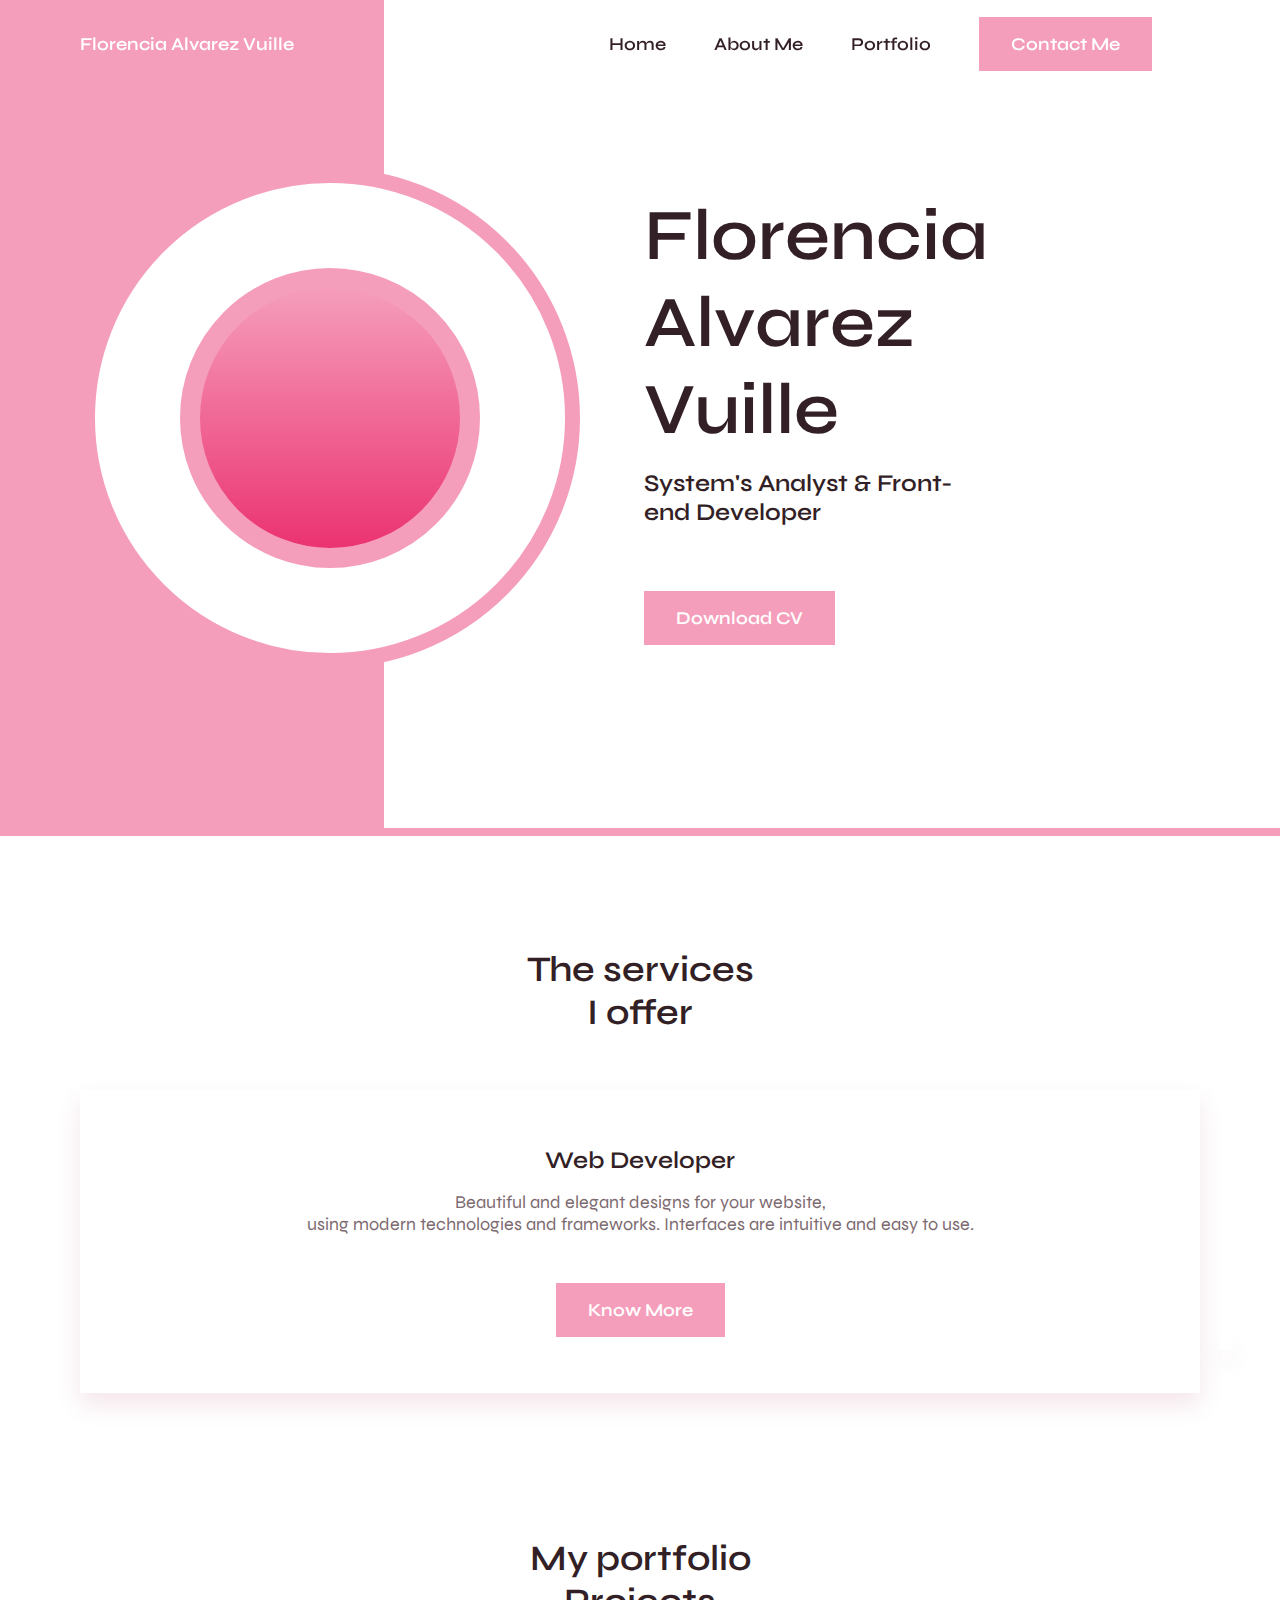
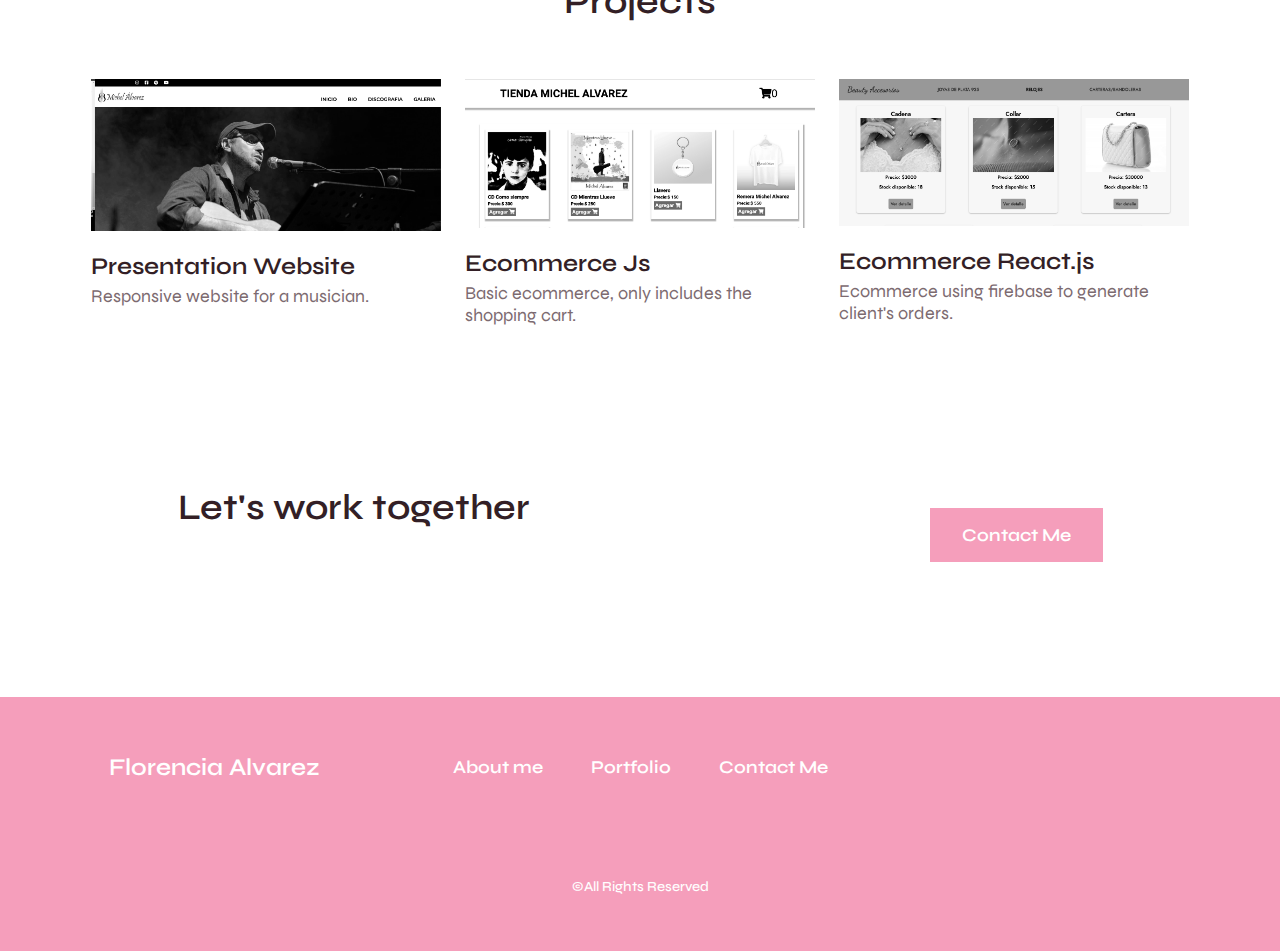
==== index.html @ f96e3616 "portfolio update" ====
<!DOCTYPE html>
<html lang="en">
<head>
    <meta charset="UTF-8">
    <meta name="viewport" content="width=device-width, initial-scale=1.0">
    <title>Home</title>

    <!-- FAVICON -->
    <link rel="icon" href="assets/img/flor logo .png" type="image/x-icon">
    <!-- REMIXICONS-->
    <link rel="stylesheet" href="https://cdnjs.cloudflare.com/ajax/libs/remixicon/4.2.0/remixicon.css">
    <!-- SWIPER CSS-->
    <link rel="stylesheet" href="">
    <!--CSS-->
    <link rel="stylesheet" href="assets/css/styles.css">

</head>
<body>
    <header class="header" id="header">
      <nav class="nav container">
        <a href="index.html" class="nav__logo"> Florencia Alvarez Vuille</a>
        <div class="nav__menu" id="nav-menu">
            <ul class="nav__list">
                <li class="nav__item">
                    <a href="index.html" class="nav__link">Home</a>
                </li>

                <li class="nav__item">
                    <a href="about.html" class="nav__link">About Me</a>
                </li>

                <li class="nav__item">
                    <a href="work.html" class="nav__link"> Portfolio</a>
                </li>

                <li class="nav__item">
                    <a href="contact.html" class="button"> Contact Me</a>
                </li>
            </ul>
            <div class="nav__close" id="nav-close">
                <i class="ri-close-line"></i>
            </div>
        </div>
        <div class="nav__actions">
            <!-- theme button-->
            <i class="ri-moon-line change-theme" id="theme-button"></i>
            <!-- toggle button-->
            <div class="nav__toggle" id="nav-toggle">
                <i class="ri-apps-2-line"></i>
            </div>
        </div>
      </nav>  
    </header>
    <main class="main">
        <section class="home section">
            <div class="home__rectangle"></div>
            <div class="home__container container grid">
                <div class="home__perfil perfil">
                    <div class="perfil__content">
                        <img src="assets/img/perfil.png" alt="image" class="perfil__img">
                    </div>
                </div>

                <div class="home__content grid">
                    <div class="home__data grid">
                        <h1 class="home__name"> Florencia Alvarez Vuille</h1>
                        <h2 class="home__profession"> System's Analyst & Front-end Developer</h2>
                        <div class="home__social">
                          <a href="https://github.com/floralvarez24" target="_blank"class="home__social-link">
                            <i class="ri-github-fill"></i>
                          </a>  
                          <a href="https://www.linkedin.com/in/florencia-alvarez-vuille" target="_blank"class="home__social-link">
                            <i class="ri-linkedin-box-fill"></i>
                          </a> 
                        </div>
                    </div>
                    <a href="assets/pdf/AlvarezFlorencia-CVEnglish.pdf" download="" class="home__button button"> Download CV</a>
                </div>
            </div>
        </section>
        <section class="services section">
           <h2 class="section__title">
            The services <br>
            I offer
           </h2> 
           <div class="services__container container grid">
            <article class="services__card">
                <i class="ri-code-s-slash-line"></i>
                <h2 class="services__title"> Web Developer</h2>
                <p class="services__description">
                    Beautiful and elegant designs for your website,<br>
                    using modern technologies and frameworks.
                    Interfaces are intuitive and easy to use.
                </p>
                <button class="services__button button"> Know More</button>
                <div class="services__modal">
                    <div class="services__modal-content">
                        <i class="ri-close-line services__modal-close"></i> 
                        <h2 class="services__modal-title"> Web Developer</h2>
                        <ul class="services__modal-list grid">
                            <li class="services__modal-item">
                                Create professional and quality websites at the client´s request.
                            </li>
                            <li class="services__modal-item">
                                I position your website with SEO techniques.
                            </li>
                            <li class="services__modal-item">
                                I solve performance problems.
                            </li>
                        </ul>
                    </div>
                </div>
                </article>
           </div>
        </section>
        <section class="work section">
           <h2 class="section__title">
            My portfolio <br>
            Projects
           </h2>
           <div class="work__container container grid">
            <article class="work__card">
                <a href="https://github.com/floralvarez24/michelalvarezmusica" class="work__link" target="_blank">
                    <img src="assets/img/work1.png" alt="image" class="work__img">
                    <i class="ri-arrow-right-circle-line work__icon" ></i>
                </a>
                <h2 class="work__title">Presentation Website</h2>
                <span class="work__subtitle">Responsive website for a musician.</span>
            </article>
            <article class="work__card">
                <a href="https://github.com/floralvarez24/PFAlvarez" class="work__link" target="_blank">
                    <img src="assets/img/work2.png" alt="image" class="work__img">
                    <i class="ri-arrow-right-circle-line work__icon"></i>
                </a>
                <h2 class="work__title">Ecommerce Js</h2>
                <span class="work__subtitle">Basic ecommerce, only includes the shopping cart.</span>
            </article>
            <article class="work__card">
                <a href="https://github.com/floralvarez24/PF-AlvarezF" class="work__link" target="_blank">
                    <img src="assets/img/work3.png" alt="image" class="work__img">
                    <i class="ri-arrow-right-circle-line work__icon"></i>
                </a>
                <h2 class="work__title">Ecommerce React.js</h2>
                <span class="work__subtitle">Ecommerce using firebase to generate client's orders.</span>
            </article>

           </div>
        </section>
        <section class="contact section">
            <div class="contact__container container grid">
                <h2 class="section__title">
                    Let's work together<br>
                </h2>
                <a href="contact.html" class="contact__button button">Contact Me</a>
            </div>
        </section>

    </main>
    <footer class="footer">
        <div class="footer__container container grid">
            <div class="footer__content grid">
                <a href="index.html" class="footer__logo">Florencia Alvarez</a>
                <ul class="footer__links">
                    <li>
                        <a href="about.html" class="footer__link"> About me</a>
                    </li>
                    <li>
                        <a href="work.html" class="footer__link"> Portfolio</a>
                    </li>
                    <li>
                        <a href="contact.html" class="footer__link"> Contact Me</a>
                    </li>
                </ul>
                <div class="footer__social">
                    <a href="linkedin.com/in/florencia-alvarez-vuille" target="_blank" class="footer__social-link">
                        <i class="ri-linkedin-box-fill"></i>
                    </a>
                    <a href="https://github.com/floralvarez24" target="_blank" class="footer__social-link">
                        <i class="ri-github-fill"></i>
                    </a>
                </div>
            </div>
            <span class="footer__copy">
                &#169;All Rights Reserved
            </span>
        </div>
    </footer>
    <a href="#" class="scrollup" id="scroll-up">
        <i class="ri-arrow-up-line"></i>
    </a>
    <script src="assets/js/main.js"></script>
    <script></script>
    <script src="assets/js/index.js"></script>

</body>
</html>
---- assets/css/styles.css ----
/*=============== GOOGLE FONTS ===============*/
@import url("https://fonts.googleapis.com/css2?family=Syne:wght@400;500;600&display=swap");

/*=============== VARIABLES CSS ===============*/
:root {
  --header-height: 3.5rem;

  /*========== Colors ==========*/
  /*Color mode HSL(hue, saturation, lightness)*/
  /* 
      Change favorite color
      Default: hsl(255, 90%, 60%)
      Orange: hsl(14, 90%, 60%) - Blue: hsl(210, 90%, 50%)
      Pink: hsl(356, 100%, 65%) - Green: hsl(162, 90%, 40%)
      340 , 82 , 79

      For more colors visit: https://colors.dopely.top/color-pedia
      -> Choose any color 
      -> Click on tab (Color Conversion)
      -> Copy the color mode (HSL)
  */
  --hue: 340;
  --first-color: hsl(var(--hue), 82%, 79%);
  --first-color-alt: hsl(var(--hue), 82%, 56%);
  --first-color-light: hsl(var(--hue), 40%, 80%);
  --title-color: hsl(var(--hue), 24%, 16%);
  --text-color: hsl(var(--hue), 8%, 45%);
  --text-color-light: hsl(var(--hue), 8%, 60%);
  --white-color: hsl(0, 0%, 100%);
  --body-color: hsl(0, 0%, 100%);
  --container-color: hsl(0, 0%, 100%);
  --shadow-color: hsla(var(--hue), 90%, 30%, .1);

  /*========== Font and typography ==========*/
  /*.5rem = 8px | 1rem = 16px ...*/
  --body-font: "Syne", sans-serif;
  --biggest-font-size: 2rem;
  --h1-font-size: 1.5rem;
  --h2-font-size: 1.25rem;
  --h3-font-size: 1rem;
  --normal-font-size: .938rem;
  --small-font-size: .813rem;
  --smaller-font-size: .75rem;

  /*========== Font weight ==========*/
  --font-regular: 400;
  --font-medium: 500;
  --font-semi-bold: 600;

  /*========== z index ==========*/
  --z-tooltip: 10;
  --z-fixed: 100;
  --z-modal: 1000;
}

/*========== Responsive typography ==========*/
@media screen and (min-width: 1150px) {
  :root {
    --biggest-font-size: 4.5rem;
    --h1-font-size: 2.25rem;
    --h2-font-size: 1.5rem;
    --h3-font-size: 1.25rem;
    --normal-font-size: 1.125rem;
    --small-font-size: .875rem;
    --smaller-font-size: .813rem;
  }
}

/*=============== BASE ===============*/
* {
  box-sizing: border-box;
  padding: 0;
  margin: 0;
}

html {
  scroll-behavior: smooth;
}

body,
input,
textarea,
button {
  font-family: var(--body-font);
  font-size: var(--normal-font-size);
}

body {
  background-color: var(--body-color);
  color: var(--text-color);
  transition: background-color .4s;
}

input,
button,
textarea {
  border: none;
  outline: none;
}

h1, h2, h3, h4 {
  color: var(--title-color);
  font-weight: var(--font-semi-bold);
}

ul {
  list-style: none;
}

a {
  text-decoration: none;
}

img {
  display: block;
  max-width: 100%;
  height: auto;
}

/*=============== THEME ===============*/
.nav__actions{
    display: flex;
    align-items: center;
    column-gap: 1rem;
}
.change-theme{
    color:var(--white-color);
    font-size: 1.25rem;
    cursor: pointer;
    transition: color .4s;
}

/*========== Variables Dark theme ==========*/
body.dark-theme{
    --title-color: hsl(var(--hue), 24%, 85%);
  --text-color: hsl(var(--hue), 8%, 70%);
  --body-color: hsl(var(--hue), 16%, 8%);
  --container-color: hsl(var(--hue), 16%, 12%);
  --shadow-color: hsla(var(--hue), 32%, 4%, .4);
}

/*========== 
	Color changes in some parts of 
	the website, in dark theme
==========*/
.dark-theme .bg-header{
    box-shadow: 0 12px 24px var(--shadow-color);
}
.dark-theme .services__modal{
    background-color: hsva(var(--hue), 90%, 8%, .2);
}
.dark-theme::-webkit-scrollbar{
    background-color: hsl(var(--hue), 16%, 15%);
}
.dark-theme::-webkit-scrollbar-thumb{
    background-color: hsl(var(--hue), 16%, 25%);
}
.dark-theme::-webkit-scrollbar-thumb:hover{
    background-color: hsl(var(--hue), 16%, 35%);
}
/*=============== REUSABLE CSS CLASSES ===============*/
.container {
  max-width: 1120px;
  margin-inline: 1.5rem;
}

.grid {
  display: grid;
  gap: 1.5rem;
}

.section {
  padding-block: 5rem 1rem;
}
.section__title {
  font-size: var(--h1-font-size);
  text-align: center;
  margin-bottom: 2rem;
}

.perfil{
    width: 250px;
    height: 250px;
    background-color: var(--body-color);
    border: 8px solid var(--first-color);
    border-radius: 50%;
    display: grid;
    place-items: center;
    transition: background-color .4s;
}

.perfil__content{
    width: 180px;
    height: 180px;
    border: 10px solid var(--first-color);
    border-radius: 50%;
    overflow: hidden;
    display: flex;
    justify-content: center;
    align-items: flex-end;
    background: linear-gradient(180deg,
                hsl(var(--hue), 82%, 79%),
                hsl(var(--hue), 82%, 56%));
}

.perfil__img{
    width: 280px;
}
.main {
  overflow: hidden;
}

/*=============== HEADER & NAV ===============*/

.header{
    position: fixed;
    width: 100%;
    top:0;
    left:0;
    background-color: transparent;
    z-index: var(--z-fixed);
    transition: background-color .4s, box-shadow .4s;  
}

.nav{
    position: relative;
    height:var(--header-height);
    display: flex;
    justify-content: space-between;
    align-items: center;   
}

.nav__logo{
    color:var(--white-color);
    font-weight: var(--font-semi-bold);
    transition: color .4s;
}

.nav__toggle, .nav__close{
    display: inline-flex;
    font-size: 1.25rem;
    cursor: pointer;
}

.nav__toggle{
    color:var(--white-color);
    transition: color .4s;
}

.nav__close{
    color: var(--title-color);
}
/* Navigation for mobile devices */
@media screen and (max-width:1150px){
    .nav__menu{
       position: fixed;
       top: -100%;
       left: 0;
       background-color: var(--body-color);
       width: 100%;
       box-shadow: 0 12px 24px var(--shadow-color);
       padding-block: 5rem 4rem;
       transition: top .4s;

    }
}

.nav__list{
    display: flex;
    flex-direction: column;
    row-gap: 2.5rem;
    text-align: center;
}

.nav__link{
    color: var(--title-color);
    font-weight: var(--font-semi-bold);
    transition: color .4s;
}

.nav__link:hover{
    color: var(--first-color);

}

.nav__close{
    position: absolute;
    top: 1.15rem;
    right: 1.5rem;

}


/* Show menu */
.show-menu{
    top: 0;

}

/* Change background header */
.bg-header{
    background-color: var(--body-color);
    box-shadow: 0 2px 16px var(--shadow-color);
}

.bg-header :is(.nav__logo,.nav__toggle, .change-theme){
    color: var(--title-color);
}

/* Header background color of other pages */
.header-pages{
    background-color: var(--body-color);

}

.header-pages :is(.nav__logo,.nav__toggle, .change-theme){
    color: var(--title-color);

}

/*=============== BUTTON ===============*/
.button{
    display: inline-block;
    background-color: var(--first-color);
    color: var(--white-color);
    font-weight: var(--font-semi-bold);
    padding: 1rem 2rem;
    transition: background-color .4s, box-shadow .4s;
}
.button:hover{
    background-color: var(--first-color-alt);
    box-shadow: 0 8px 24px hsla(var(--hue), 90%, 30%, .3);

}
/*=============== HOME ===============*/
.home{
    position: relative;
    border-bottom: 8px solid var(--first-color);

}

.home__rectangle{
    width: 100%;
    height: 220px;
    background-color:var(--first-color);
    position: absolute;
    top:0;
    left: 0;
    z-index: -1;
}

.home__container{
    padding-block: 1rem 3rem;

}
.home__content{
  row-gap: 3rem;  
}
.home__perfil{
    justify-self: center;
}

.home__data{
    row-gap: .75rem;
    text-align: center;
}

.home__name{
    font-size: var(--biggest-font-size);
}
.home__profession{
    font-size: var(--h2-font-size);
}
.home__social{
    display: flex;
    justify-content: center;
    column-gap: 1rem;
}
.home__social-link{
    font-size: 1.5rem;
    color: var(--title-color);
    transition: color .4s;
}

.home__social-link:hover{
    color: var(--first-color-alt);
}

.home__button{
    justify-self: center;

}
/*=============== ABOUT ===============*/
.about__page{
    padding-bottom: 4rem;

}
.about__perfil{
    justify-self: center;

}
.about__content{
    row-gap: 4rem;
}
.about__data{
    row-gap: 2rem;
}
.about__info{
    row-gap: .75rem;
    text-align: center;
}
.about__name{
  font-size: var(--h1-font-size);

}

.about__profession{
    font-size: var(--h2-font-size);
}

.about__description b{
    color:var(--first-color);
}
.about__button{
    justify-self: center;
}

.about__skills-title{
    font-size: var(--h3-font-size);
    text-align: center;
    margin-bottom: 2rem;
}

.about__skills-img{
    width: 60px;
    transition: transform .4s;
}

.about__skills-img:hover{
    transform: translateY(-.5rem);
}
.about__skills-content{
    grid-template-columns:repeat(5,max-content);
    justify-content: center;
    align-items: center;
    gap:  2rem 1.5rem;
}
/*=============== SERVICES ===============*/
.services__container{
    row-gap: 2rem;   
}
.services__card{
    background-color: var(--container-color);
    padding: 3.5rem 1.5rem;
    box-shadow: 0 12px 24px var(--shadow-color);
    text-align: center;
    transition: background-color .4s;

}
.services__icon{
 display:  inline-block;
 font-size: 3rem;
 color:var(--first-color);
margin-bottom: 1.5rem; 
}
.ri-code-s-slash-line{
    font-size: 4.5rem;

}
.services__title{
    font-size: var(--h2-font-size);
    margin-bottom: 1rem;
}

.services__description{
    margin-bottom: 3rem;
}
.services__button{
    cursor:pointer;

}
.services__modal{
    position: fixed;
    inset: 0;
    background-color: hsla(var(--hue), 90%, 30%, .3);
    backdrop-filter: blur(24px);
    -webkit-backdrop-filter: blur(24px);
    display: grid;
    place-items: center;
    padding: 2rem 1.5rem;
    opacity: 0;
    visibility: hidden;
    z-index: var(--z-modal);
    transition: opacity .4s, visibility .4s;
}
.services__modal-content{
    max-height: 420px;
    position: relative;
    background-color: var(--container-color);
    padding: 3.5rem 1.5rem;
    border-bottom: 6px solid var(--first-color);
    overflow: auto;
}
.services__modal-content::-webkit-scrollbar{
    width: .6rem;
}

.services__modal-content::-webkit-scrollbar-thumb{
    background-color: var(--text-color-light);
}
.services__modal-title{
    font-size: var(--h2-font-size);
    margin-bottom: 2.5rem;
}
.services__modal-list{
    margin-left: 1rem;
}

.services__modal-item{
    text-align: initial;
    list-style: square;
}

.services__modal-item::marker{
color: var(--first-color);
}

.services__modal-close{
    position: absolute;
    top:1.5rem;
    right: 1.5rem;
    font-size: 1.5rem;
    color: var(--first-color);
    cursor: pointer;
}
/* Active modal */

.active-modal{
    opacity: 1;
    visibility: visible;
}
/*=============== WORK ===============*/
.work__container{
    row-gap: 2rem;
}
.work__link{
    display: inline-block;
    position: relative;
    overflow: hidden;
    margin-bottom: 1rem;
}
.work__img{
    filter: grayscale(1);
    transition: filter .5s, transform .5s;
}
.work__icon{
    position: absolute;
    top:1.25rem;
    right: 1.25rem;
    font-size: 2rem;
    color: var(--first-color);
    transition: transform .4s;
}
.work__link:hover .work__img{
    filter: none;
    transform: scale(1.1);
}
.work__link:hover .work__icon{
    transform: translateY(.5rem, -.5rem) rotate(-30deg);
}
.work__title{
    font-size: var(--h2-font-size);
    margin-bottom: .25rem;
}
.work__page{
    padding-bottom: 4rem;
}

/*=============== CONTACT ===============*/
.contact__container{
    padding-bottom: 4rem;    
}
.contact__button{
    justify-self: center;
}

.contact__page{
    padding-block:1rem 4rem ;
}
.contact__form{
    position: relative;
}
.contact__box{
    position: relative;
    width: 100%;
    height: 58px;
}
.contact__input{
    width: 100%;
    height: 100%;
    background-color:var(--body-color);
    border: 3px solid var(--text-color-light);
    padding: .5rem 1.5rem;
    color: var(--title-color);
    font-weight: var(--font-semi-bold);
    transition: border-color .4s, background-color .4s;
}
.contact__input:focus{
    border-color: var(--title-color);
}
.contact__input:-webkit-autofill{
    transition: background-color 6000s, color 6000s;
}
.contact__label{
   position: absolute;
   top:-16px;
   left:16px;
   font-size: var(--small-font-size);
   font-weight: var(--font-semi-bold);
   color: var(--title-color);
   background-color: var(--body-color);
   padding: 8px;
   transition:background-color .4s; 
}
.contact__area{
    height: 10rem;
}
.contact__area textarea{
    resize: none;
    padding-top: 1.25rem;
}
.contact__send{
    padding-block:1.25rem;
    cursor: pointer;
}
.contact__message{
   position: absolute;
   bottom:-2rem;
   left: 0;
   font-size: var(--small-font-size);
   font-weight: var(--font-semi-bold);
   color:var(--title-color);
}
/*=============== FOOTER ===============*/
.footer{
    background-color: var(--first-color);   
}
.footer__container{
    padding-block: 4rem 2rem;
    text-align: center;
    row-gap: 5rem;
}
.footer__content{
    row-gap: 2rem;
}

.footer__content a, .footer__copy{
    color: var(--white-color);
}

.footer__logo{
    font-size: var(--h1-font-size);
    font-weight: var(--font-semi-bold);
    justify-self: center;
}
.footer__links,
.footer__social{
    display: flex;
    justify-content: center;
}
.footer__links{
    flex-wrap: wrap;
    gap: 2rem;
}

.footer__link{
    font-weight: var(--font-semi-bold);
}
.footer__logo:hover, .footer__link:hover{
    text-decoration: underline;
}

.footer__social{
    column-gap: 1rem;
}
.footer__social-link{
    font-size: 1.5rem;
    transition: transform .4s;
}
.footer__social-link:hover{
    transform: translateY(-.25rem);
}
.footer__copy{
    font-size: var(--small-font-size);
    font-weight: var(--font-medium);
}

/*=============== SCROLL BAR ===============*/
::-webkit-scrollbar{
    width: .6rem;
    background-color: hsl(var(--hue), 20%, 85%);
}
::-webkit-scrollbar-thumb{
    background-color: hsl(var(--hue), 20%, 65%);
}
::-webkit-scrollbar-thumb:hover{
    background-color: hsl(var(--hue), 20%, 55%);
}
/*=============== SCROLL UP ===============*/
.scrollup{
    position: fixed;
    right:1rem;
    bottom:-50%;
    background-color: var(--container-color);
    box-shadow: 0 12px 24px var(--shadow-color);
    display: inline-flex;
    padding: 6px;
    font-size: 1.25rem;
    color: var(--title-color);
    z-index: var(--z-tooltip);
    transition: bottom .4s, transform .4s, background-color .4s;
}

.scrollup:hover{
   transform: translateY(-.5rem);
}


/* Show Scroll Up */
.show-scroll{
    bottom: 3rem;
}
/*=============== BREAKPOINTS ===============*/
/* For small devices */
@media screen and (max-width: 320px) {
    .container{
        margin-inline: 1rem;
    }
    .services__modal{
        padding-inline: .5rem;
    }
    .about__skills-content{
        grid-template-columns: repeat(4, max-content);
    }
}
    

/* For medium devices */
@media screen and (min-width: 576px) {
   services__container{
    /*grid-template-columns: 320px;*/
    justify-content: center;
   }
   .services__modal-content{
    width: 400px;
   }
   .work__container{
    grid-template-columns: 350px;
    justify-content: center;
   }
   .about__container{
    grid-template-columns: 400px;
    justify-content: center;
   }
}

@media screen and (min-width: 768px) {
    /*.services__container{
        grid-template-columns: repeat(2, 320px);
    }*/
    .work__container{
        grid-template-columns: repeat(2, 350px);
    }
    .about__container{
        grid-template-columns: repeat(2, 1fr);
    }
    .contact__page{
        grid-template-columns: 670px;
        justify-content: center;
    }
    .contact__group{
        grid-template-columns: repeat(2, 1fr);
        column-gap: 1rem;
    }
    .contact__area{
        height: 18rem;
    }
    .contact__message{
        bottom: 5rem;
    }
    .contact__send{
        justify-self: center;
        margin-top: 1.5rem;
    }
}

/* For large devices */
@media screen and (min-width:1150px){
    .container{
        margin-inline: auto;
    }
    .section{
        padding-block: 7rem 2rem;
    }
    .section__title{
        margin-bottom: 3.5rem;
    }
    .nav{
        height: calc(var(--header-height) + 2rem);
        column-gap: 3rem;
    }
    .nav__toggle, .nav__close{
        display: none;
    }
    .nav__menu{
        margin-left: auto;
    }
    .nav__list{
        flex-direction: row;
        align-items: center;
        column-gap: 3rem;
    }
    .change-theme{
        color: var(--title-color);
    }
    .perfil{
        width: 500px;
        height: 500px;
        border-width: 15px;
    }
    .perfil__content{
        width: 300px;
        height: 300px;
        border-width: 20px;
    }
    .perfil__img{
        width: 300px;
    
    }
    .home__rectangle{
        width: 30vw;
        height: 100%;
    }
    .home__container{
        position: relative;
        grid-template-columns: 500px 300px;
        align-items: center;
        column-gap: 4rem;
        padding-block: 3.5rem 8rem;
    }
    .home__content{
        row-gap: 4rem;
    }
    .home__data{
        row-gap: 1rem;
        text-align: initial;
    }
    .home__social{
       flex-direction: column;
       row-gap: 1.5rem;
       position: absolute;
       top:-4rem;
       bottom:0;
       right: 0;
    }
    .home__social-link{
       color: var(--first-color);
    }
    .home__button{
        justify-self: flex-start;
    }
    /*.services__container{
        grid-template-columns: repeat(3, 345px);
    }
    /*.services__card{
        padding-block: 4.5rem;
    }*/
    /*.services__modal-content{
        max-height: 480px;
        padding: 5.5rem 2rem;

    }*/
    /*.services__modal-close{
        font-size: 2rem;
    }*/
    .work__container{
        grid-template-columns: repeat(3, 350px);
        row-gap: 4rem;
    }
    .contact__container{
        grid-template-columns: repeat(2,max-content);
        justify-content: center;
        align-items: center;
        column-gap: 25rem;
        padding-block: 1rem 5rem;
    }
   /* .contact__container, .section__title{
        text-align: initial;
        margin: 0;
    }*/
    .footer__container{
        row-gap: 6rem;
        padding-block: 3.5rem;
    }
    .footer__content{
       grid-template-columns: 1fr 2fr 1fr; 
       align-items: center;
    }
    .footer__logo{
        font-size: var(--h2-font-size);
    }
    .footer__links{
        column-gap: 3rem;
    }
    .footer__social{
        column-gap: 1.5rem;
    }
    .scrollup{
        right: 3rem;
    }
    .about__container{
        grid-template-columns: 500px 440px;
        align-items: center;
        column-gap: 8rem;
        padding-top: 2rem;
    }
    .about__data{
        row-gap: 3.5rem;
    }
    .about__info{
        text-align: initial;
    }
    .about__button{
        justify-self: flex-start;
    }
    .about__skills-title{
        text-align: initial;
    }
    .about__skills-content{
        grid-template-columns: repeat(7, max-content);
        justify-content: initial;
    }
    .about__skills-img{
        width: 40px;
    }
}
@media screen and (min-width:1500px){
    .home__rectangle{
        width: 33vw;
    }
}

/* For 2K resolutions (2048 x 1152, 2048 x 1536) */
@media screen and (min-width:2048px){
    .home__rectangle{
        width: 40vw;
    }
   
}
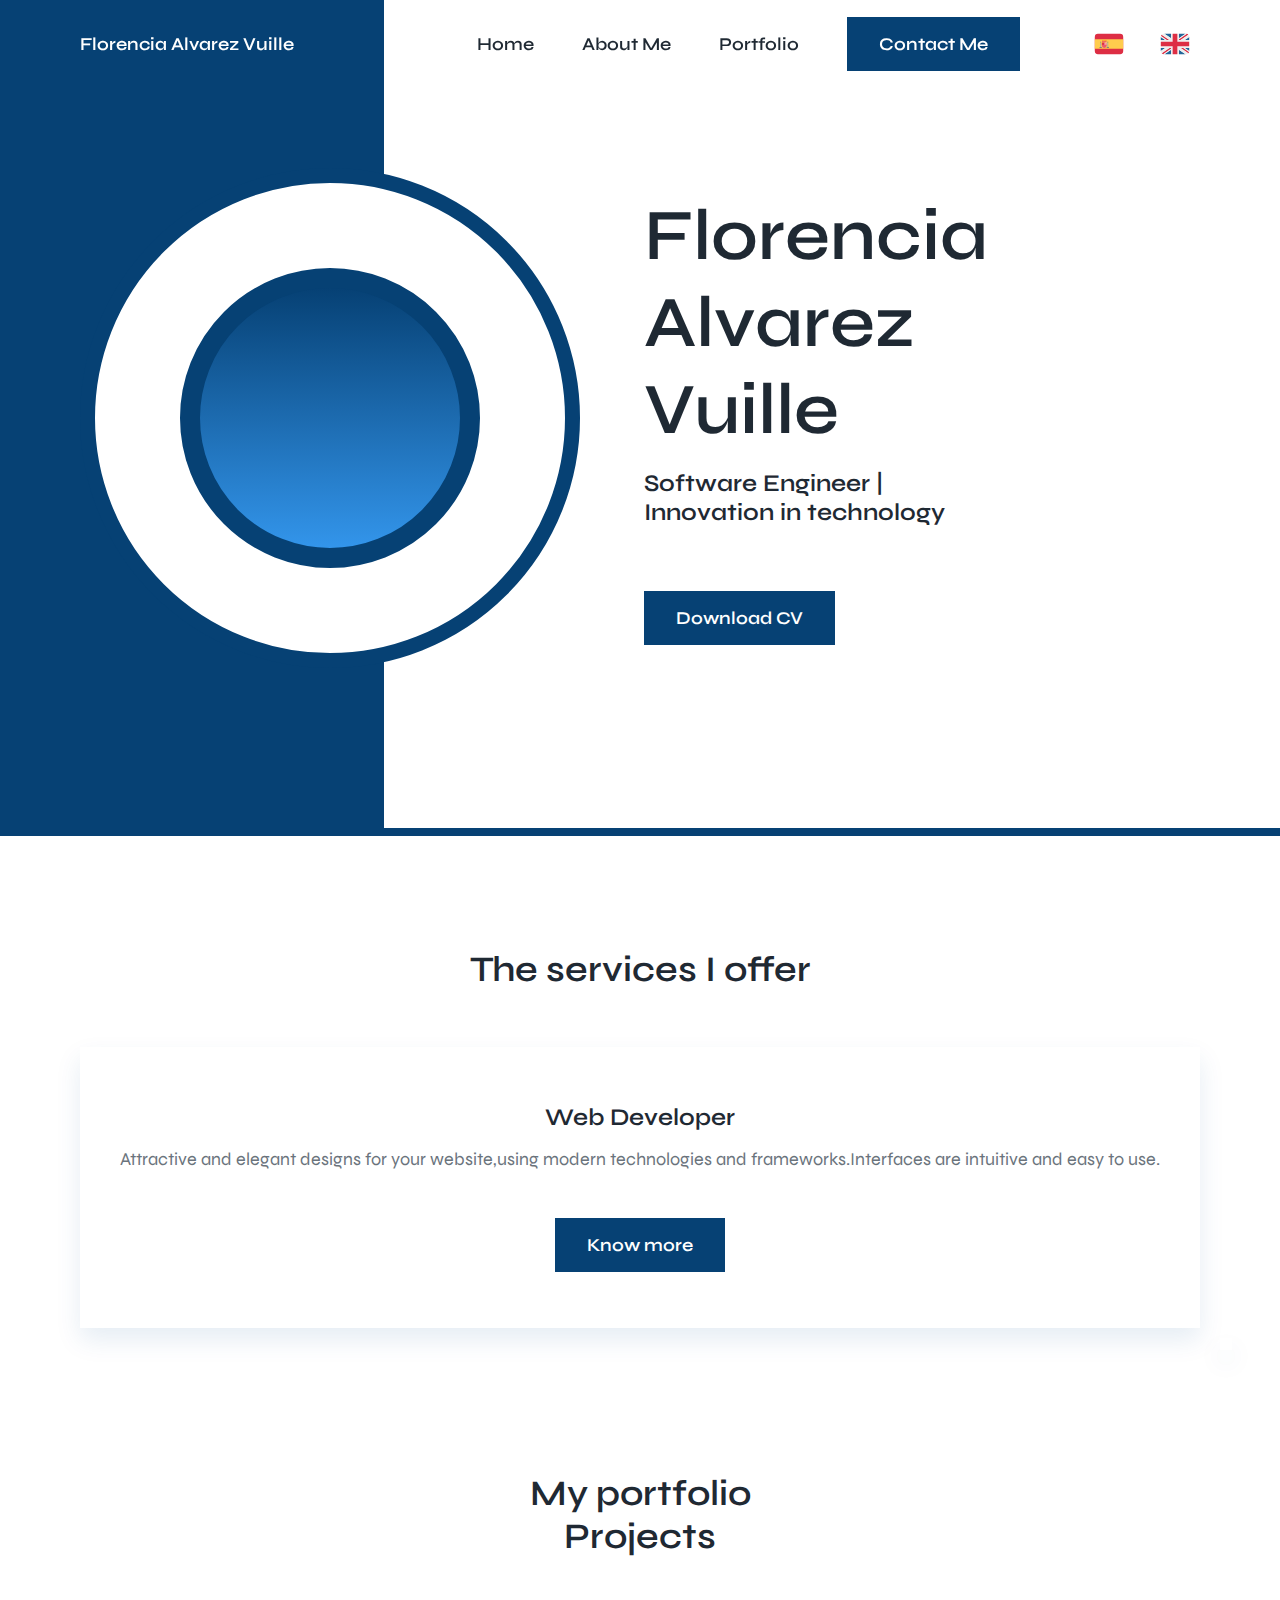
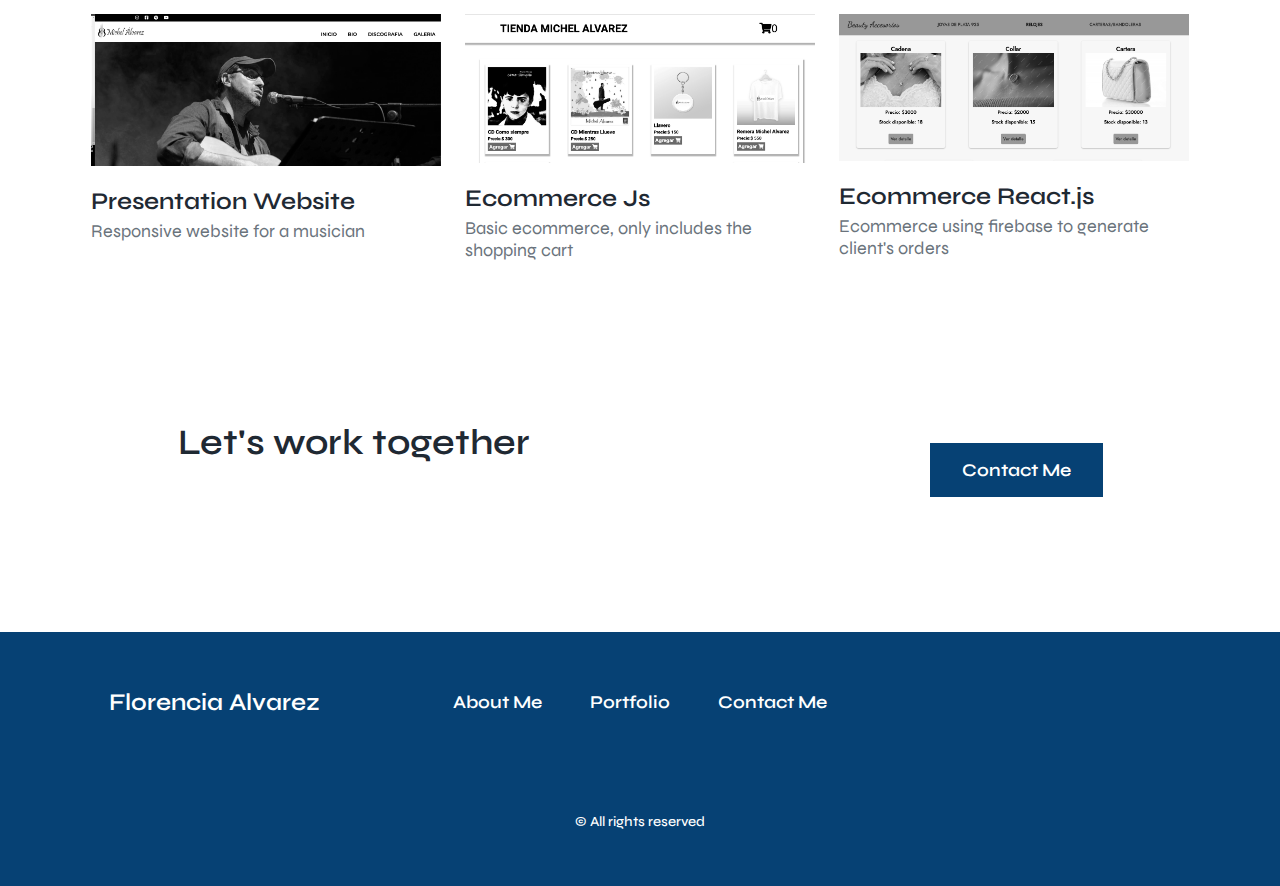
==== commit 34cacb95: "terminado con actualizaciones" ====
--- a/index.html
+++ b/index.html
@@ -13,6 +13,7 @@
     <link rel="stylesheet" href="">
     <!--CSS-->
     <link rel="stylesheet" href="assets/css/styles.css">
+ 
 
 </head>
 <body>
@@ -22,19 +23,19 @@
         <div class="nav__menu" id="nav-menu">
             <ul class="nav__list">
                 <li class="nav__item">
-                    <a href="index.html" class="nav__link">Home</a>
+                    <a href="index.html" class="nav__link" data-translate="home">Home</a>
                 </li>
 
                 <li class="nav__item">
-                    <a href="about.html" class="nav__link">About Me</a>
+                    <a href="about.html" class="nav__link" data-translate="about">About Me</a>
                 </li>
 
                 <li class="nav__item">
-                    <a href="work.html" class="nav__link"> Portfolio</a>
+                    <a href="work.html" class="nav__link"  data-translate="portfolio"> Portfolio</a>
                 </li>
 
                 <li class="nav__item">
-                    <a href="contact.html" class="button"> Contact Me</a>
+                    <a href="contact.html" class="button" data-translate="contact"> Contact Me</a>
                 </li>
             </ul>
             <div class="nav__close" id="nav-close">
@@ -47,6 +48,12 @@
             <!-- toggle button-->
             <div class="nav__toggle" id="nav-toggle">
                 <i class="ri-apps-2-line"></i>
+            </div>
+            <div class="language-toggle">
+                <img id="btn-es" src="assets/img/spain.svg" alt="Español" class="flag">
+            </div> 
+            <div class="language-toggle">
+                <img id="btn-en" src="assets/img/united.svg" alt="English" class="flag">  
             </div>
         </div>
       </nav>  
@@ -64,7 +71,7 @@
                 <div class="home__content grid">
                     <div class="home__data grid">
                         <h1 class="home__name"> Florencia Alvarez Vuille</h1>
-                        <h2 class="home__profession"> System's Analyst & Front-end Developer</h2>
+                        <h2 class="home__profession" data-translate="software"> Software Engineer | Innovation in technology</h2>
                         <div class="home__social">
                           <a href="https://github.com/floralvarez24" target="_blank"class="home__social-link">
                             <i class="ri-github-fill"></i>
@@ -74,12 +81,12 @@
                           </a> 
                         </div>
                     </div>
-                    <a href="assets/pdf/AlvarezFlorencia-CVEnglish.pdf" download="" class="home__button button"> Download CV</a>
+                    <a  id="download-cv" href="assets/pdf/CV Alvarez Florencia-En.pdf" download class="home__button button" data-translate="download"> Download CV</a>
                 </div>
             </div>
         </section>
         <section class="services section">
-           <h2 class="section__title">
+           <h2 class="section__title" data-translate="services">
             The services <br>
             I offer
            </h2> 
@@ -87,25 +94,19 @@
             <article class="services__card">
                 <i class="ri-code-s-slash-line"></i>
                 <h2 class="services__title"> Web Developer</h2>
-                <p class="services__description">
-                    Beautiful and elegant designs for your website,<br>
+                <p data-translate="servicesDescription" class="services__description">
+                    Attractive and elegant designs for your website,<br>
                     using modern technologies and frameworks.
                     Interfaces are intuitive and easy to use.
                 </p>
-                <button class="services__button button"> Know More</button>
+                <button class="services__button button" data-translate="know"> Know More</button>
                 <div class="services__modal">
                     <div class="services__modal-content">
                         <i class="ri-close-line services__modal-close"></i> 
                         <h2 class="services__modal-title"> Web Developer</h2>
                         <ul class="services__modal-list grid">
-                            <li class="services__modal-item">
-                                Create professional and quality websites at the client´s request.
-                            </li>
-                            <li class="services__modal-item">
-                                I position your website with SEO techniques.
-                            </li>
-                            <li class="services__modal-item">
-                                I solve performance problems.
+                            <li class="services__modal-item" data-translate="service1">
+                                I create professional, high-quality websites tailored to meet clients' needs. I enhance your online presence with effective SEO strategies and resolve performance issues to ensure optimal functionality and user experience
                             </li>
                         </ul>
                     </div>
@@ -114,18 +115,19 @@
            </div>
         </section>
         <section class="work section">
-           <h2 class="section__title">
-            My portfolio <br>
-            Projects
-           </h2>
+            <h2 class="section__title">
+                <span class="line1" data-translate="portfolioLine1">My portfolio</span>
+                <br>
+                <span class="line2" data-translate="portfolioLine2">Projects</span>
+            </h2>            
            <div class="work__container container grid">
             <article class="work__card">
                 <a href="https://github.com/floralvarez24/michelalvarezmusica" class="work__link" target="_blank">
                     <img src="assets/img/work1.png" alt="image" class="work__img">
                     <i class="ri-arrow-right-circle-line work__icon" ></i>
                 </a>
-                <h2 class="work__title">Presentation Website</h2>
-                <span class="work__subtitle">Responsive website for a musician.</span>
+                <h2 class="work__title" data-translate="presentationWebsite">Presentation Website</h2>
+                <span class="work__subtitle" data-translate="descriptionWebsite1">Responsive website for a musician.</span>
             </article>
             <article class="work__card">
                 <a href="https://github.com/floralvarez24/PFAlvarez" class="work__link" target="_blank">
@@ -133,7 +135,7 @@
                     <i class="ri-arrow-right-circle-line work__icon"></i>
                 </a>
                 <h2 class="work__title">Ecommerce Js</h2>
-                <span class="work__subtitle">Basic ecommerce, only includes the shopping cart.</span>
+                <span class="work__subtitle" data-translate="descriptionWebsite2">Basic ecommerce, only includes the shopping cart.</span>
             </article>
             <article class="work__card">
                 <a href="https://github.com/floralvarez24/PF-AlvarezF" class="work__link" target="_blank">
@@ -141,17 +143,17 @@
                     <i class="ri-arrow-right-circle-line work__icon"></i>
                 </a>
                 <h2 class="work__title">Ecommerce React.js</h2>
-                <span class="work__subtitle">Ecommerce using firebase to generate client's orders.</span>
+                <span class="work__subtitle" data-translate="descriptionWebsite3">Ecommerce using firebase to generate client's orders.</span>
             </article>
 
            </div>
         </section>
         <section class="contact section">
             <div class="contact__container container grid">
-                <h2 class="section__title">
+                <h2 class="section__title" data-translate="workTogether">
                     Let's work together<br>
                 </h2>
-                <a href="contact.html" class="contact__button button">Contact Me</a>
+                <a href="contact.html" class="contact__button button" data-translate="contact">Contact Me</a>
             </div>
         </section>
 
@@ -162,17 +164,17 @@
                 <a href="index.html" class="footer__logo">Florencia Alvarez</a>
                 <ul class="footer__links">
                     <li>
-                        <a href="about.html" class="footer__link"> About me</a>
+                        <a href="about.html" class="footer__link" data-translate="about"> About me</a>
                     </li>
                     <li>
-                        <a href="work.html" class="footer__link"> Portfolio</a>
+                        <a href="work.html" class="footer__link" data-translate="portfolio"> Portfolio</a>
                     </li>
                     <li>
-                        <a href="contact.html" class="footer__link"> Contact Me</a>
+                        <a href="contact.html" class="footer__link" data-translate="contact"> Contact Me</a>
                     </li>
                 </ul>
                 <div class="footer__social">
-                    <a href="linkedin.com/in/florencia-alvarez-vuille" target="_blank" class="footer__social-link">
+                    <a href="https://www.linkedin.com/in/florencia-alvarez-vuille" target="_blank" class="footer__social-link">
                         <i class="ri-linkedin-box-fill"></i>
                     </a>
                     <a href="https://github.com/floralvarez24" target="_blank" class="footer__social-link">
@@ -180,7 +182,7 @@
                     </a>
                 </div>
             </div>
-            <span class="footer__copy">
+            <span class="footer__copy" data-translate="allRights">
                 &#169;All Rights Reserved
             </span>
         </div>
--- a/assets/css/styles.css
+++ b/assets/css/styles.css
@@ -20,10 +20,10 @@
       -> Click on tab (Color Conversion)
       -> Copy the color mode (HSL)
   */
-  --hue: 340;
-  --first-color: hsl(var(--hue), 82%, 79%);
-  --first-color-alt: hsl(var(--hue), 82%, 56%);
-  --first-color-light: hsl(var(--hue), 40%, 80%);
+  --hue: 208;
+  --first-color: hsl(var(--hue), 90%, 24%);
+  --first-color-alt: hsl(var(--hue), 82%, 24%);
+  --first-color-light: hsl(var(--hue), 90%, 24%);
   --title-color: hsl(var(--hue), 24%, 16%);
   --text-color: hsl(var(--hue), 8%, 45%);
   --text-color-light: hsl(var(--hue), 8%, 60%);
@@ -200,7 +200,7 @@
     justify-content: center;
     align-items: flex-end;
     background: linear-gradient(180deg,
-                hsl(var(--hue), 82%, 79%),
+                hsl(var(--hue), 90%, 24%),
                 hsl(var(--hue), 82%, 56%));
 }
 
@@ -432,20 +432,53 @@
     margin-bottom: 2rem;
 }
 
-.about__skills-img{
-    width: 60px;
-    transition: transform .4s;
-}
+/* Parent container for all skill items */
+.about__skills-content {
+    display: grid;
+    grid-template-columns: repeat(auto-fit, minmax(100px, 1fr));
+    justify-content: center;
+    align-items: start;
+    gap: 2rem; /* Space between items */
+}
+
+/* Individual skill items */
+.about__skills-item {
+    display: flex;
+    flex-direction: column;
+    align-items: center;
+    text-align: center;
+}
+
+/* Skill images */
+.about__skills-img {
+    width: 60px; /* Uniform width */
+    height: 60px; /* Uniform height for consistency */
+    object-fit: contain; /* Ensures image fits within the container */
+    margin-bottom: 0.5rem; /* Space between image and text */
+}
+
+/* Skill names */
+.about__skills-name {
+    font-size: var(--small-font-size);
+    font-weight: var(--font-medium);
+    color: var(--title-color);
+    text-transform: uppercase; /* Optional: Make all names uppercase */
+}
+
 
 .about__skills-img:hover{
     transform: translateY(-.5rem);
 }
-.about__skills-content{
-    grid-template-columns:repeat(5,max-content);
-    justify-content: center;
-    align-items: center;
-    gap:  2rem 1.5rem;
-}
+
+.about__skills-img2{
+    width: 90px;
+    transition: transform .4s;
+}
+
+.about__skills-img2:hover{
+    transform: translateY(-.5rem);
+}
+
 /*=============== SERVICES ===============*/
 .services__container{
     row-gap: 2rem;   
@@ -733,7 +766,7 @@
 }
 /*=============== BREAKPOINTS ===============*/
 /* For small devices */
-@media screen and (max-width: 320px) {
+@media screen and (max-width: 420px) {
     .container{
         margin-inline: 1rem;
     }
@@ -741,7 +774,7 @@
         padding-inline: .5rem;
     }
     .about__skills-content{
-        grid-template-columns: repeat(4, max-content);
+        grid-template-columns: repeat(3, max-content);
     }
 }
     
@@ -957,4 +990,28 @@
         width: 40vw;
     }
    
-}+}
+
+.language-toggle {
+    display: flex;
+    justify-content: center;
+    align-items: center;
+    margin: 10px;
+}
+
+.flag {
+    width: 30px; /* Set the width of the flag */
+    height: auto; /* Maintain aspect ratio */
+    cursor: pointer;
+    transition: transform 0.3s ease, box-shadow 0.3s ease;
+    border-radius: 5px; /* Optional: Rounded corners */
+}
+
+.flag:hover {
+    transform: scale(1.2); /* Slight zoom effect on hover */
+    box-shadow: 0 4px 8px rgba(0, 0, 0, 0.2); /* Add shadow effect */
+}
+
+#portfolio-title {
+    white-space: pre-wrap; /* Respeta los saltos de línea */
+}
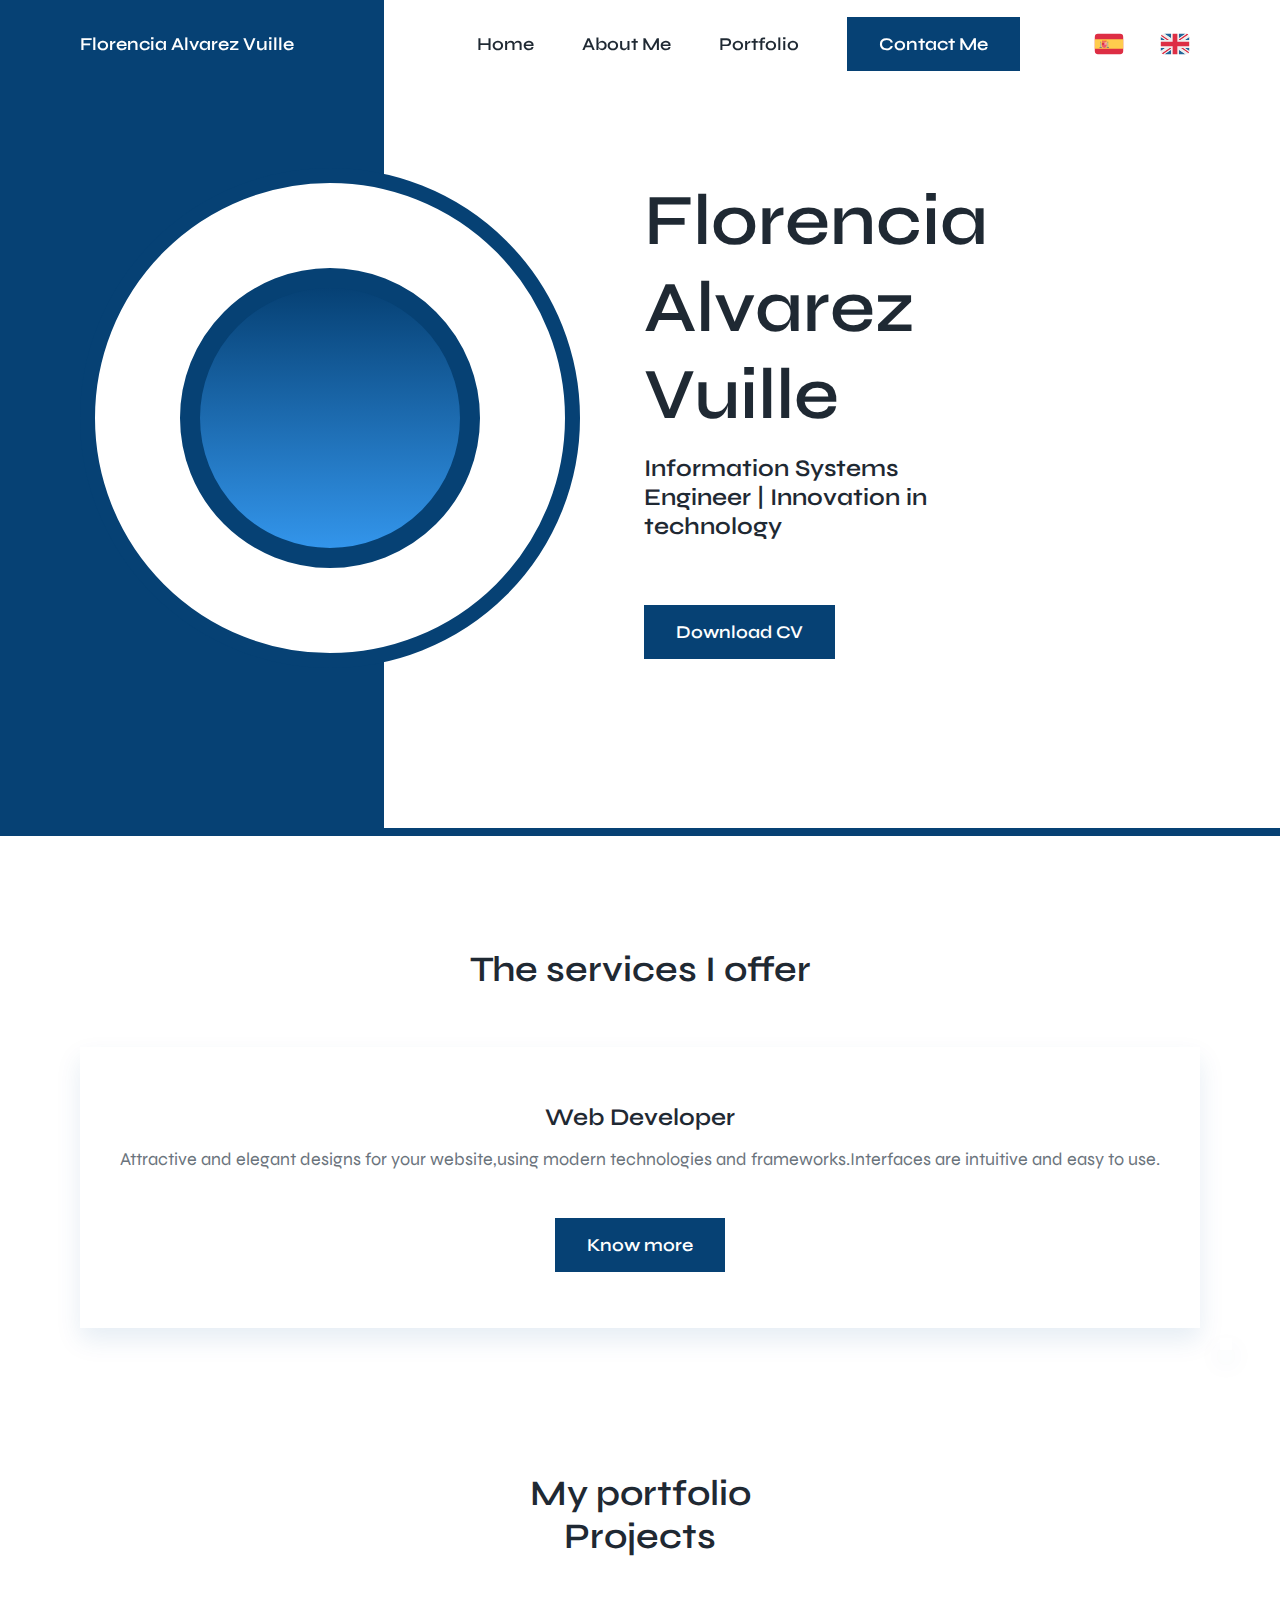
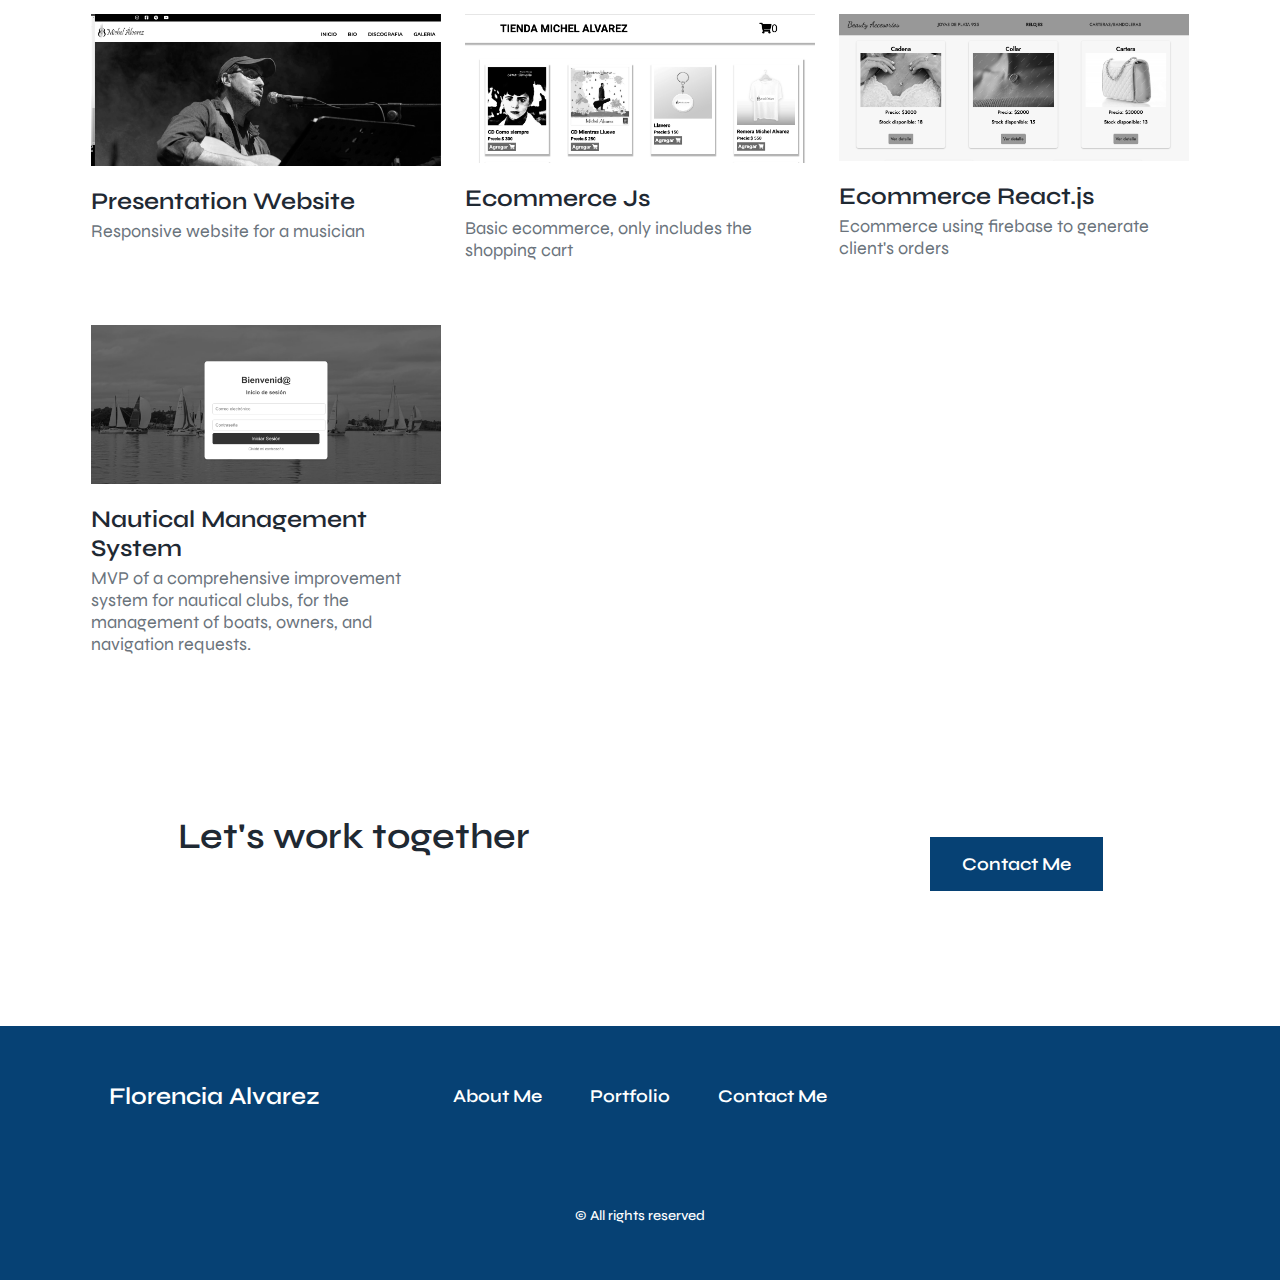
==== commit 75941678: "actualizacion febrero" ====
--- a/index.html
+++ b/index.html
@@ -81,7 +81,7 @@
                           </a> 
                         </div>
                     </div>
-                    <a  id="download-cv" href="assets/pdf/CV Alvarez Florencia-En.pdf" download class="home__button button" data-translate="download"> Download CV</a>
+                    <a  id="download-cv" href="assets/pdf/CV Florencia Alvarez EN.pdf" download class="home__button button" data-translate="download"> Download CV</a>
                 </div>
             </div>
         </section>
@@ -145,6 +145,14 @@
                 <h2 class="work__title">Ecommerce React.js</h2>
                 <span class="work__subtitle" data-translate="descriptionWebsite3">Ecommerce using firebase to generate client's orders.</span>
             </article>
+            <article class="work__card">
+                <a href="https://mvp-riviera.vercel.app/" class="work__link" target="_blank">
+                    <img src="assets/img/work4.png" alt="image" class="work__img">
+                    <i class="ri-arrow-right-circle-line work__icon"></i>
+                </a>
+                <h2 class="work__title" data-translate="workTitle"> Sistema de Gestión de Náuticas</h2>
+                <span class="work__subtitle" data-translate="descriptionWebsite4"> MVP de un sistema de mejora integral de clubes náuticos, para la gestión de embarcaciones, propietarios y solicitudes a navegar.</span>
+            </article>
 
            </div>
         </section>
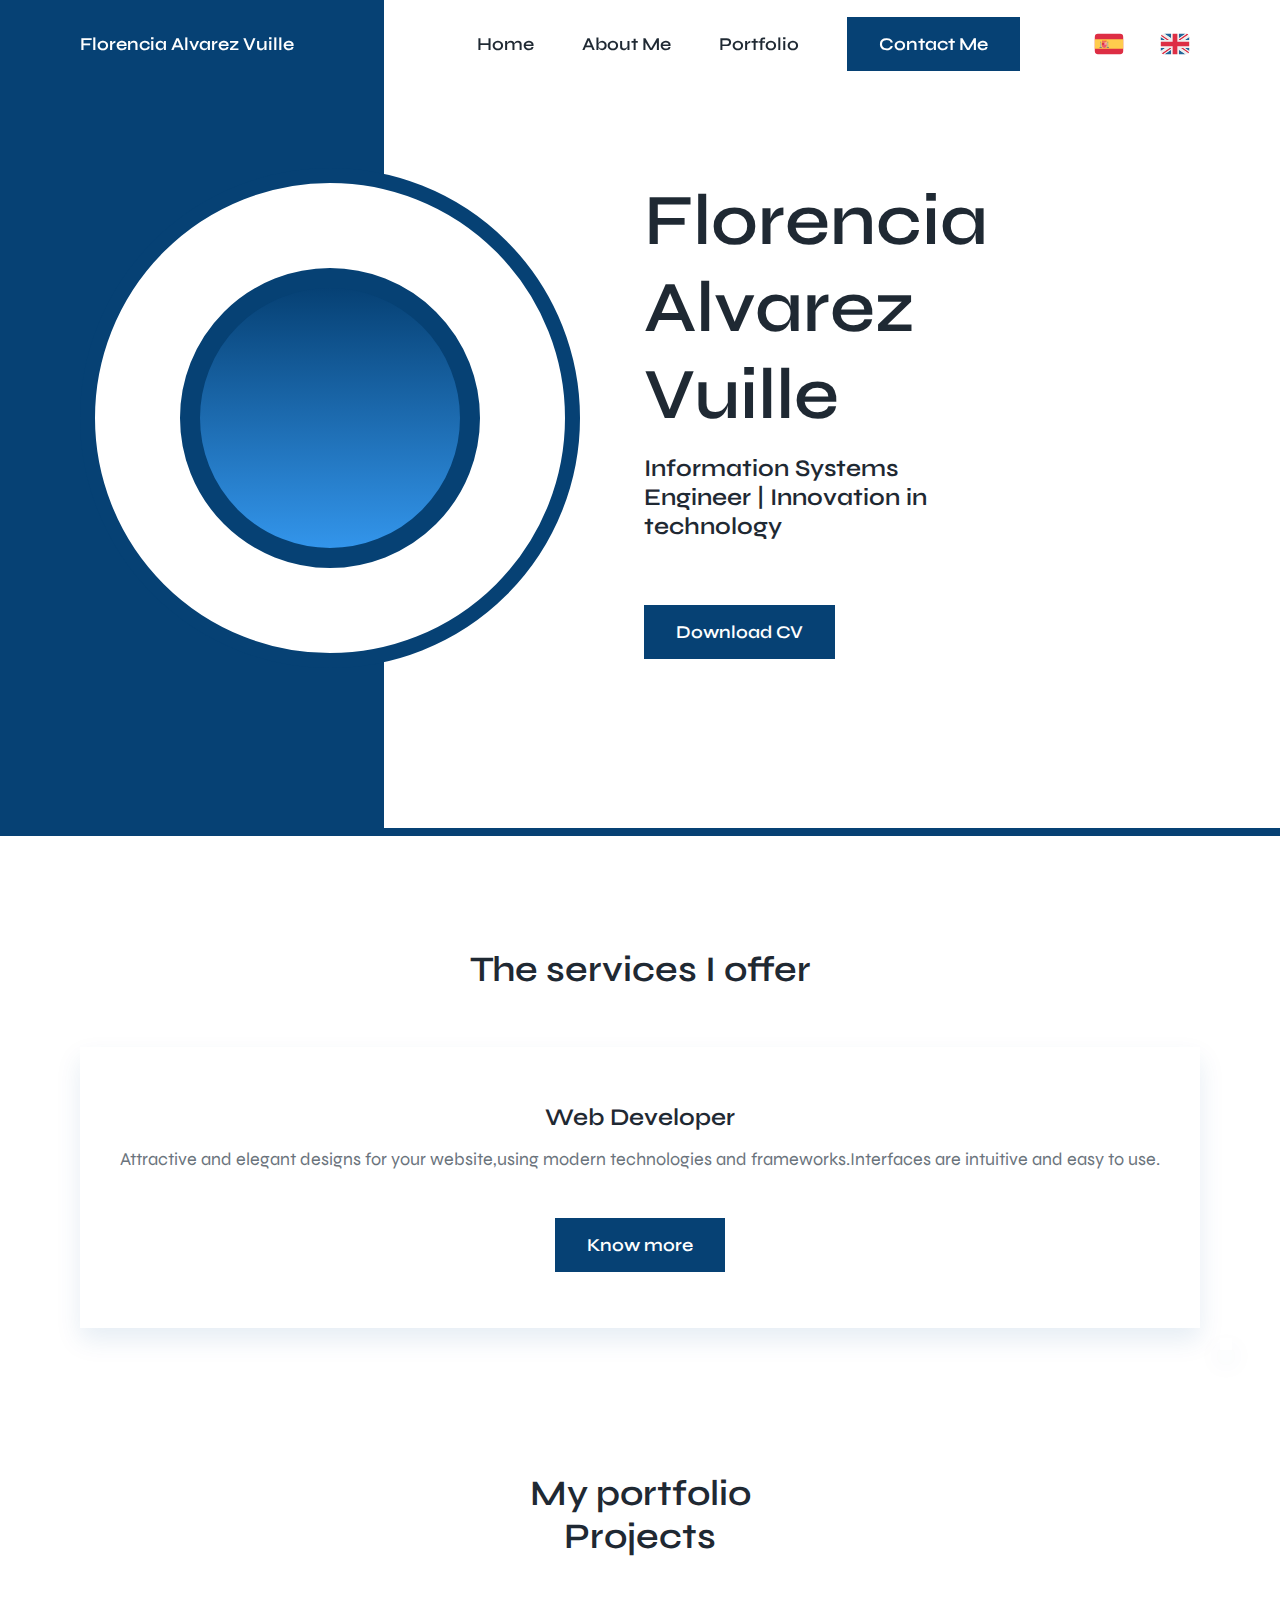
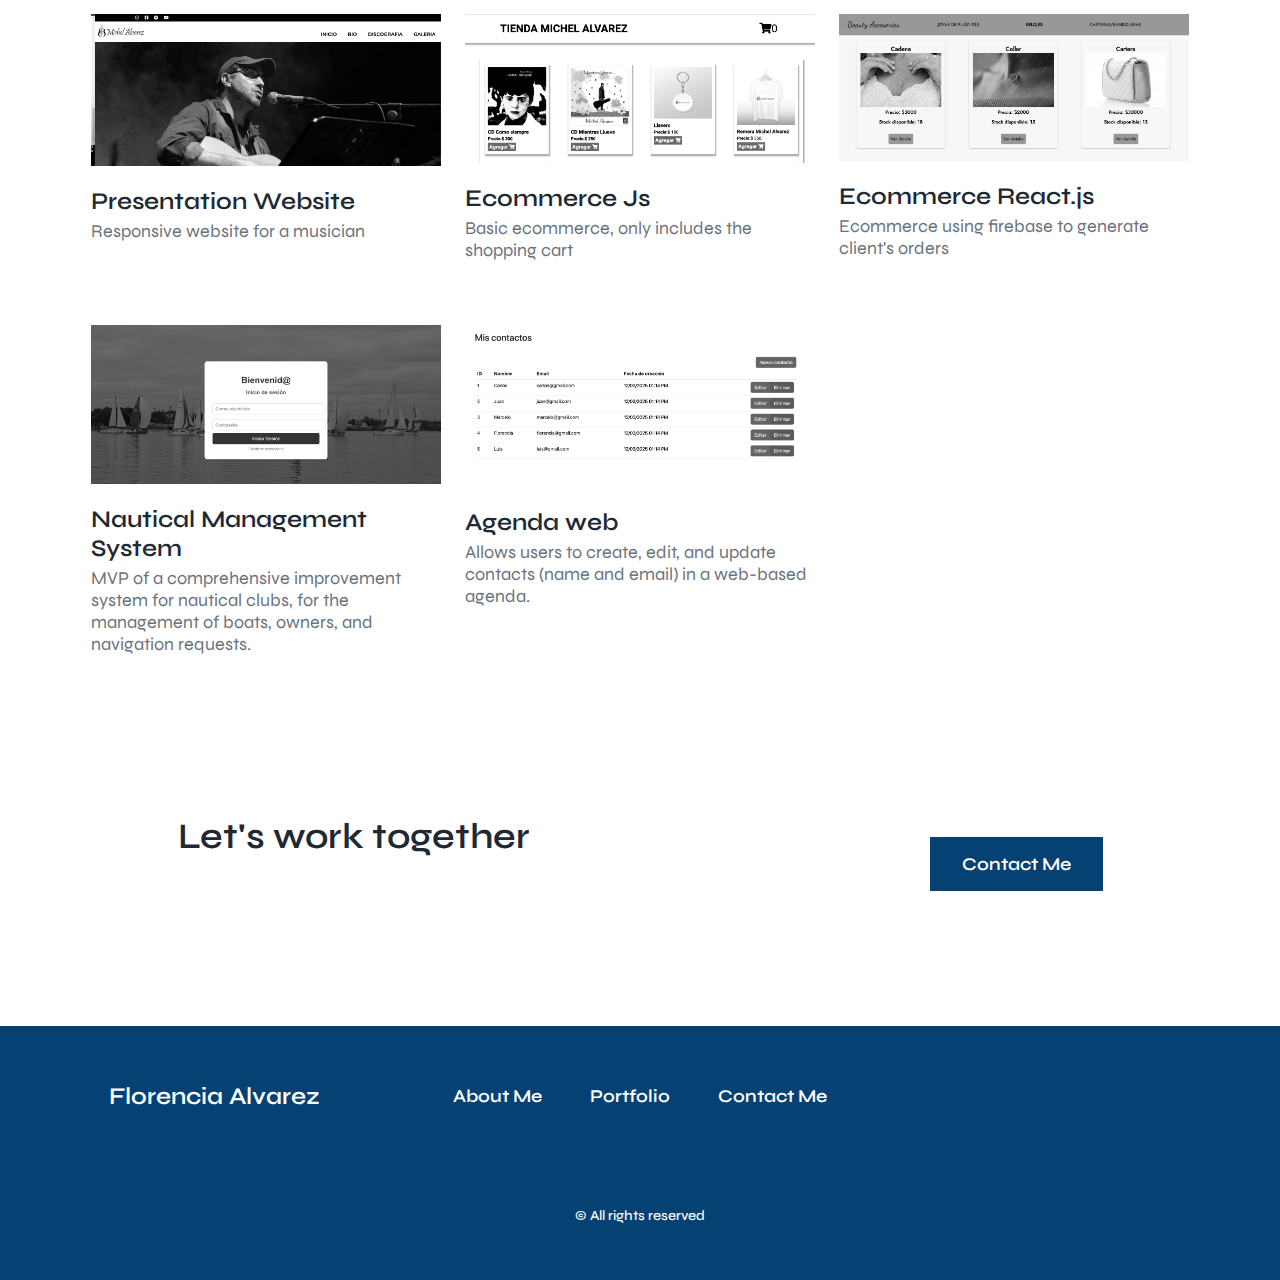
==== commit 46e1d737: "cambio cv" ====
--- a/index.html
+++ b/index.html
@@ -153,7 +153,14 @@
                 <h2 class="work__title" data-translate="workTitle"> Sistema de Gestión de Náuticas</h2>
                 <span class="work__subtitle" data-translate="descriptionWebsite4"> MVP de un sistema de mejora integral de clubes náuticos, para la gestión de embarcaciones, propietarios y solicitudes a navegar.</span>
             </article>
-
+            <article class="work__card">
+                <a href=https://github.com/floralvarez24/AgendaWeb class="work__link" target="_blank">
+                    <img src="assets/img/work5.png" alt="image" class="work__img">
+                    <i class="ri-arrow-right-circle-line work__icon"></i>
+                </a>
+                <h2 class="work__title"> Agenda web</h2>
+                <span class="work__subtitle" data-translate="descriptionWebsite5"> Permite crear, editar, actualizar contactos (nombre y email) de una agenda web..</span>
+            </article>
            </div>
         </section>
         <section class="contact section">
